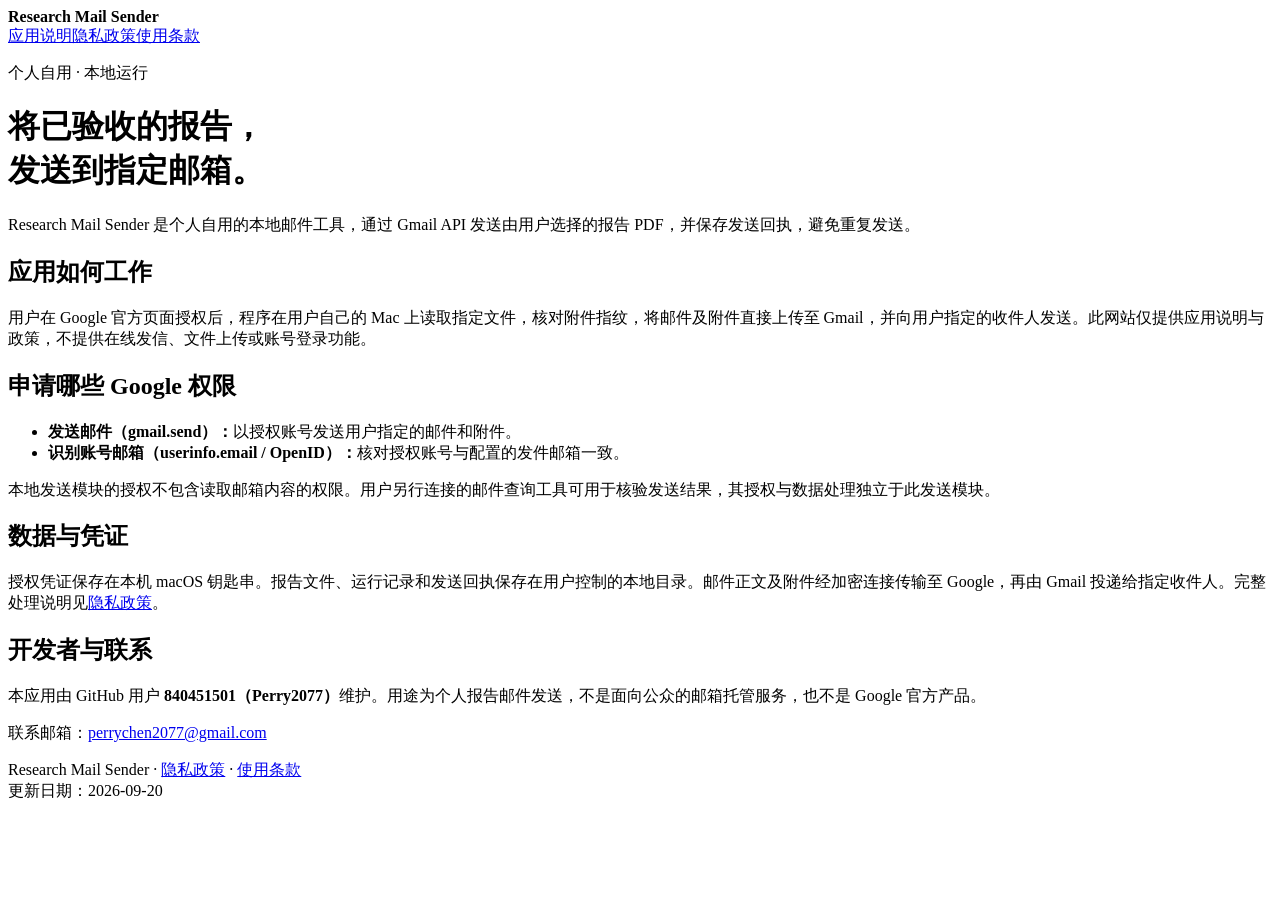
==== index.html @ 8275fe0a "Add public application information: index.html" ====
<!doctype html><html lang="zh-CN"><head><meta charset="utf-8"><meta name="viewport" content="width=device-width,initial-scale=1"><title>Research Mail Sender — 应用说明</title><meta name="description" content="Research Mail Sender 是个人自用的本地报告邮件发送工具。本页说明应用用途、Google 权限与隐私政策。"><link rel="stylesheet" href="style.css"></head><body><header><strong>Research Mail Sender</strong><nav aria-label="导航"><a href="index.html" aria-current="page">应用说明</a><a href="privacy.html">隐私政策</a><a href="terms.html">使用条款</a></nav></header><main><p class="label">个人自用 · 本地运行</p><h1>将已验收的报告，<br>发送到指定邮箱。</h1><p class="lead">Research Mail Sender 是个人自用的本地邮件工具，通过 Gmail API 发送由用户选择的报告 PDF，并保存发送回执，避免重复发送。</p><h2>应用如何工作</h2><p>用户在 Google 官方页面授权后，程序在用户自己的 Mac 上读取指定文件，核对附件指纹，将邮件及附件直接上传至 Gmail，并向用户指定的收件人发送。此网站仅提供应用说明与政策，不提供在线发信、文件上传或账号登录功能。</p><h2>申请哪些 Google 权限</h2><ul><li><strong>发送邮件（gmail.send）：</strong>以授权账号发送用户指定的邮件和附件。</li><li><strong>识别账号邮箱（userinfo.email / OpenID）：</strong>核对授权账号与配置的发件邮箱一致。</li></ul><p>本地发送模块的授权不包含读取邮箱内容的权限。用户另行连接的邮件查询工具可用于核验发送结果，其授权与数据处理独立于此发送模块。</p><h2>数据与凭证</h2><p>授权凭证保存在本机 macOS 钥匙串。报告文件、运行记录和发送回执保存在用户控制的本地目录。邮件正文及附件经加密连接传输至 Google，再由 Gmail 投递给指定收件人。完整处理说明见<a href="privacy.html">隐私政策</a>。</p><h2>开发者与联系</h2><p>本应用由 GitHub 用户 <strong>840451501（Perry2077）</strong>维护。用途为个人报告邮件发送，不是面向公众的邮箱托管服务，也不是 Google 官方产品。</p><p>联系邮箱：<a href="mailto:perrychen2077@gmail.com">perrychen2077@gmail.com</a></p></main><footer>Research Mail Sender · <a href="privacy.html">隐私政策</a> · <a href="terms.html">使用条款</a><br>更新日期：2026-09-20</footer></body></html>
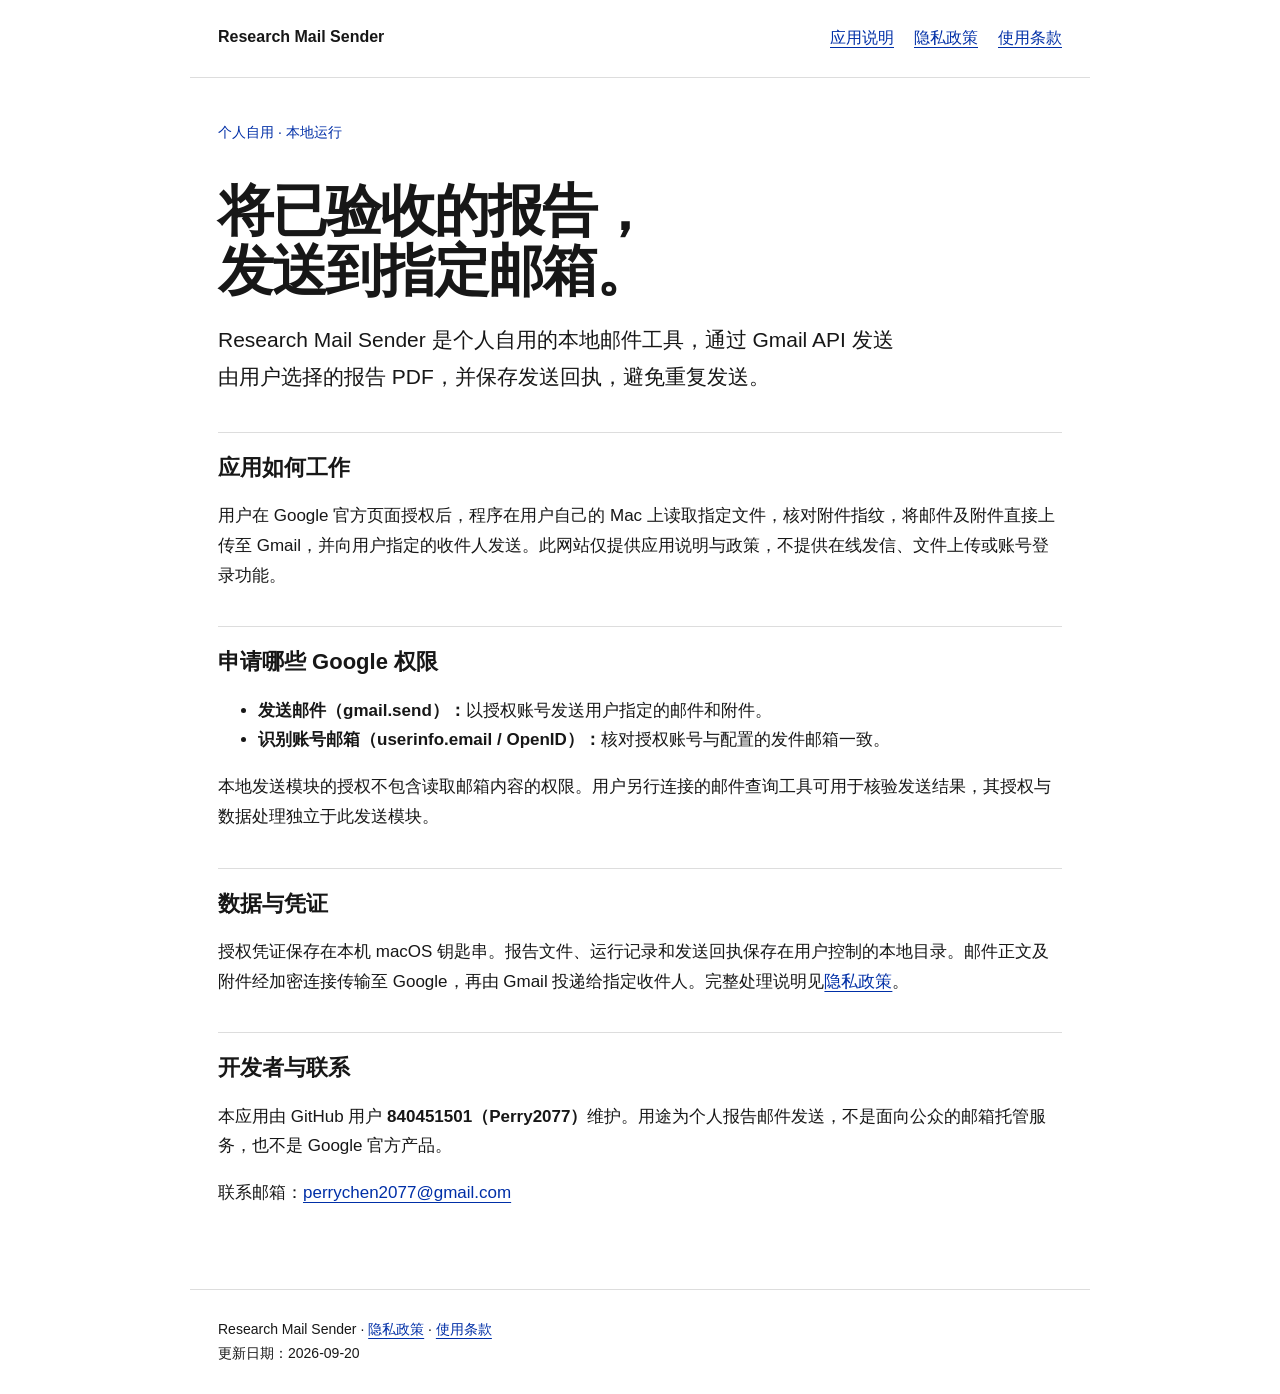
==== commit 9fff1701: "Add Google site ownership verification" ====
--- a/index.html
+++ b/index.html
@@ -1 +1 @@
-<!doctype html><html lang="zh-CN"><head><meta charset="utf-8"><meta name="viewport" content="width=device-width,initial-scale=1"><title>Research Mail Sender — 应用说明</title><meta name="description" content="Research Mail Sender 是个人自用的本地报告邮件发送工具。本页说明应用用途、Google 权限与隐私政策。"><link rel="stylesheet" href="style.css"></head><body><header><strong>Research Mail Sender</strong><nav aria-label="导航"><a href="index.html" aria-current="page">应用说明</a><a href="privacy.html">隐私政策</a><a href="terms.html">使用条款</a></nav></header><main><p class="label">个人自用 · 本地运行</p><h1>将已验收的报告，<br>发送到指定邮箱。</h1><p class="lead">Research Mail Sender 是个人自用的本地邮件工具，通过 Gmail API 发送由用户选择的报告 PDF，并保存发送回执，避免重复发送。</p><h2>应用如何工作</h2><p>用户在 Google 官方页面授权后，程序在用户自己的 Mac 上读取指定文件，核对附件指纹，将邮件及附件直接上传至 Gmail，并向用户指定的收件人发送。此网站仅提供应用说明与政策，不提供在线发信、文件上传或账号登录功能。</p><h2>申请哪些 Google 权限</h2><ul><li><strong>发送邮件（gmail.send）：</strong>以授权账号发送用户指定的邮件和附件。</li><li><strong>识别账号邮箱（userinfo.email / OpenID）：</strong>核对授权账号与配置的发件邮箱一致。</li></ul><p>本地发送模块的授权不包含读取邮箱内容的权限。用户另行连接的邮件查询工具可用于核验发送结果，其授权与数据处理独立于此发送模块。</p><h2>数据与凭证</h2><p>授权凭证保存在本机 macOS 钥匙串。报告文件、运行记录和发送回执保存在用户控制的本地目录。邮件正文及附件经加密连接传输至 Google，再由 Gmail 投递给指定收件人。完整处理说明见<a href="privacy.html">隐私政策</a>。</p><h2>开发者与联系</h2><p>本应用由 GitHub 用户 <strong>840451501（Perry2077）</strong>维护。用途为个人报告邮件发送，不是面向公众的邮箱托管服务，也不是 Google 官方产品。</p><p>联系邮箱：<a href="mailto:perrychen2077@gmail.com">perrychen2077@gmail.com</a></p></main><footer>Research Mail Sender · <a href="privacy.html">隐私政策</a> · <a href="terms.html">使用条款</a><br>更新日期：2026-09-20</footer></body></html>
+<!doctype html><html lang="zh-CN"><head><meta name="google-site-verification" content="ylbIX--nZh_q74D_oJgMKV-UiUT-9NtBDLzEJCvO2ho" /><meta charset="utf-8"><meta name="viewport" content="width=device-width,initial-scale=1"><title>Research Mail Sender — 应用说明</title><meta name="description" content="Research Mail Sender 是个人自用的本地报告邮件发送工具。本页说明应用用途、Google 权限与隐私政策。"><link rel="stylesheet" href="style.css"></head><body><header><strong>Research Mail Sender</strong><nav aria-label="导航"><a href="index.html" aria-current="page">应用说明</a><a href="privacy.html">隐私政策</a><a href="terms.html">使用条款</a></nav></header><main><p class="label">个人自用 · 本地运行</p><h1>将已验收的报告，<br>发送到指定邮箱。</h1><p class="lead">Research Mail Sender 是个人自用的本地邮件工具，通过 Gmail API 发送由用户选择的报告 PDF，并保存发送回执，避免重复发送。</p><h2>应用如何工作</h2><p>用户在 Google 官方页面授权后，程序在用户自己的 Mac 上读取指定文件，核对附件指纹，将邮件及附件直接上传至 Gmail，并向用户指定的收件人发送。此网站仅提供应用说明与政策，不提供在线发信、文件上传或账号登录功能。</p><h2>申请哪些 Google 权限</h2><ul><li><strong>发送邮件（gmail.send）：</strong>以授权账号发送用户指定的邮件和附件。</li><li><strong>识别账号邮箱（userinfo.email / OpenID）：</strong>核对授权账号与配置的发件邮箱一致。</li></ul><p>本地发送模块的授权不包含读取邮箱内容的权限。用户另行连接的邮件查询工具可用于核验发送结果，其授权与数据处理独立于此发送模块。</p><h2>数据与凭证</h2><p>授权凭证保存在本机 macOS 钥匙串。报告文件、运行记录和发送回执保存在用户控制的本地目录。邮件正文及附件经加密连接传输至 Google，再由 Gmail 投递给指定收件人。完整处理说明见<a href="privacy.html">隐私政策</a>。</p><h2>开发者与联系</h2><p>本应用由 GitHub 用户 <strong>840451501（Perry2077）</strong>维护。用途为个人报告邮件发送，不是面向公众的邮箱托管服务，也不是 Google 官方产品。</p><p>联系邮箱：<a href="mailto:perrychen2077@gmail.com">perrychen2077@gmail.com</a></p></main><footer>Research Mail Sender · <a href="privacy.html">隐私政策</a> · <a href="terms.html">使用条款</a><br>更新日期：2026-09-20</footer></body></html>
--- a/style.css
+++ b/style.css
@@ -0,0 +1 @@
+:root{font-family:"Helvetica Neue",Helvetica,Arial,sans-serif;color:#171717;background:#fff}*{box-sizing:border-box}body{margin:0}header,main,footer{max-width:900px;margin:auto;padding:28px}header{border-bottom:1px solid #ddd;display:flex;justify-content:space-between;gap:24px;flex-wrap:wrap}nav{display:flex;gap:20px;flex-wrap:wrap}a{color:#002fa7;text-underline-offset:4px}h1{font-size:clamp(32px,6vw,56px);line-height:1.08;letter-spacing:-.035em;margin:36px 0 20px}h2{font-size:22px;margin-top:36px;padding-top:20px;border-top:1px solid #ddd}p,li{font-size:17px;line-height:1.75}main{padding-bottom:64px}footer{border-top:1px solid #ddd;font-size:14px;line-height:1.7}strong{font-weight:600}.lead{font-size:21px;max-width:680px}.label{color:#002fa7;font-size:14px}a:focus-visible{outline:2px solid #002fa7;outline-offset:5px}@media(max-width:500px){header,main,footer{padding:22px}nav{gap:14px}}
